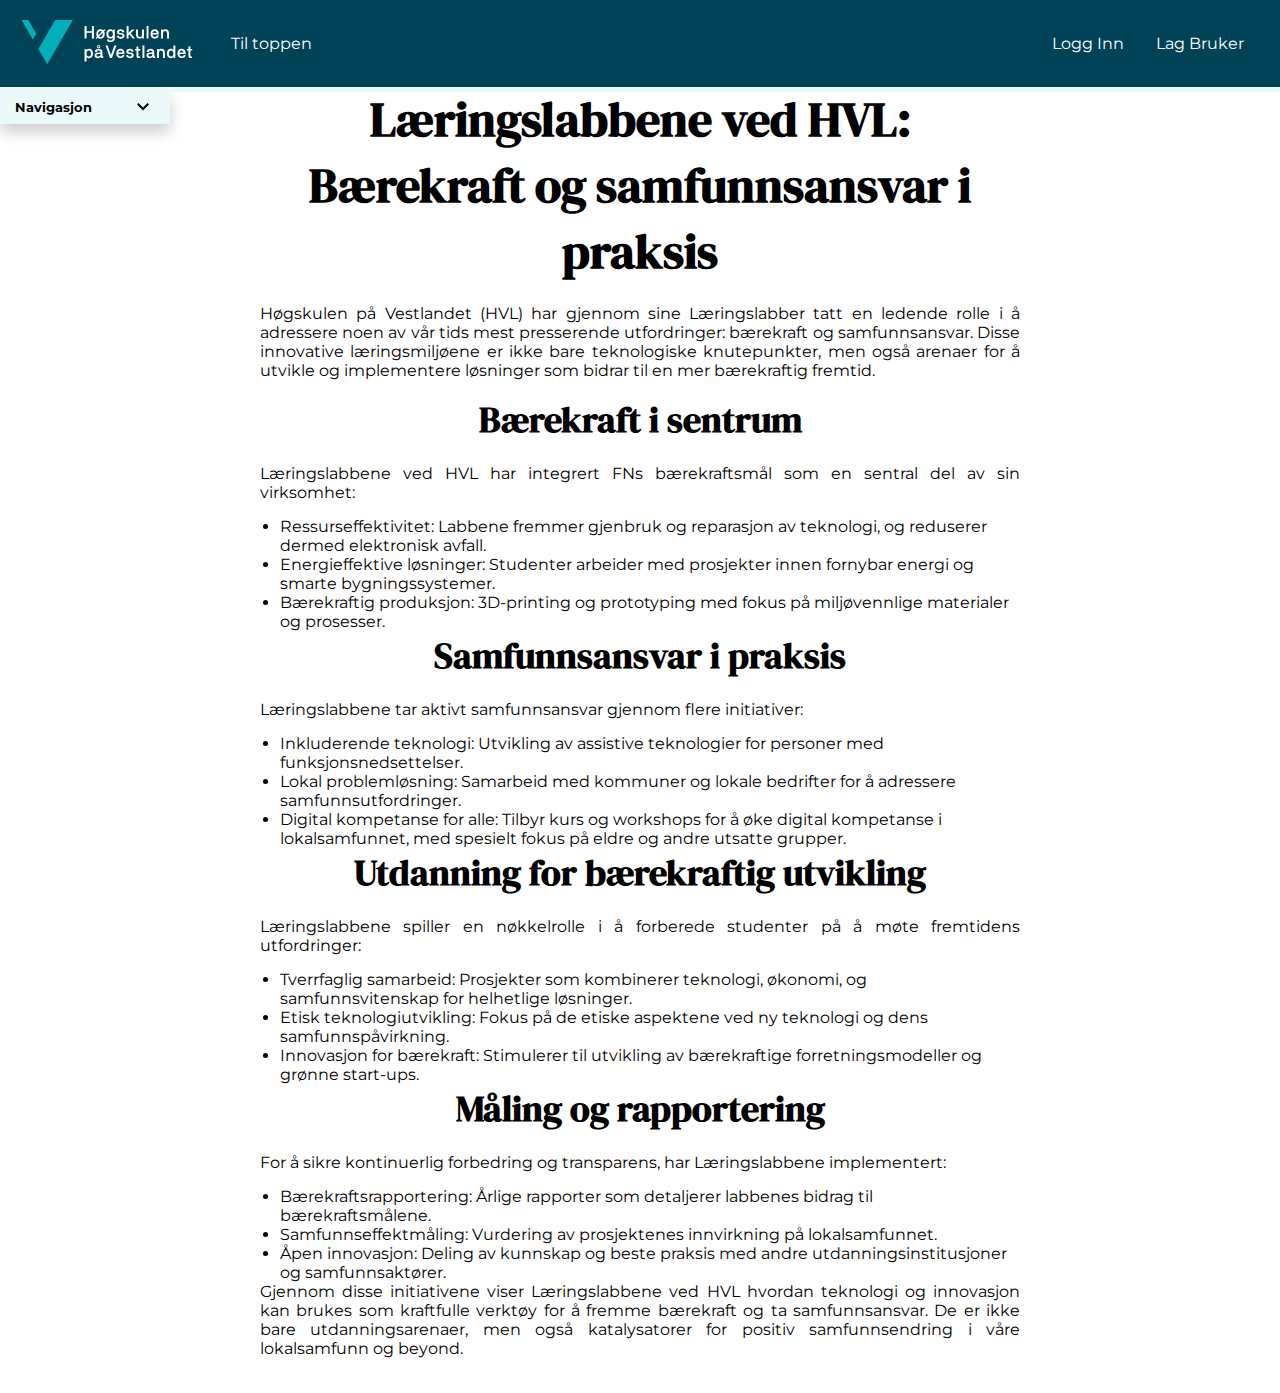
==== HTML/baerekraft_og_samfunnsansvar.html @ 8cbc113d "legg til knapper for logg inn og lag bruker, ikke funksjonelle enda" ====
<!DOCTYPE html>
<html lang="no">
    <head>
        <meta charset="utf-8">
        <link rel="stylesheet" href="../styles.css">
        <link rel="icon" type="image/x-icon" href="../media/favicon.ico">
        <title>Bærekraft og samfunnsansvar - HvL</title>
        <style>
            .content-body {
                max-width: 800px;
                margin: 0 auto;
                padding: 20px;
            }
            .content-body h1, .content-body h2 {
                text-align: center;
                margin-bottom: 20px;
            }
            .content-body p {
                text-align: justify;
                margin-bottom: 15px;
            }
            .content-body ul {
                padding-left: 20px;
            }
            .content-start {
                margin-top: 2em;
            }
        </style>
    </head>
    <body>
        <header>
            <img class="hvl-logo" src="../media/hvl_logo.svg" alt="HvL sin logo" onclick="window.location.href='../index.html'">
            <nav class="internal-nav">
                <ul>
                    <li><a href="#">Til toppen</a></li>
                </ul>
            </nav>

            <ul class="log-in-and-register">
                <li><a href="logg_inn.html">Logg Inn</a></li>
                <li><a href="lag_bruker.html">Lag Bruker</a></li>
            </ul>
        </header>
        <nav class="drop-down">
            <button class="drop-down-button"><strong>Navigasjon</strong><img src="../media/drop_down_button_black.svg" alt="drop-down button arrow"></button>
            <ul class="drop-down-content">
                <li><a href="../index.html">Hjem</a></li>
                <li><a href="om_laeringslabbene.html">Om læringslabbene</a></li>
                <li><a href="losninger_resultat_virkning.html">Løsninger, resultat og virkning</a></li>
                <li class="current-page"><strong>Bærekraft og samfunnsansvar</strong></li>
                <li><a href="kontakt.html">Kontakt og sammarbeid</a></li>
            </ul>
        </nav>
        <div class="content-body">
            <div class="content-start">
                <h1>Læringslabbene ved HVL: Bærekraft og samfunnsansvar i praksis</h1>
                
                <p>Høgskulen på Vestlandet (HVL) har gjennom sine Læringslabber tatt en ledende rolle i å adressere noen av vår tids mest presserende utfordringer: bærekraft og samfunnsansvar. Disse innovative læringsmiljøene er ikke bare teknologiske knutepunkter, men også arenaer for å utvikle og implementere løsninger som bidrar til en mer bærekraftig fremtid.</p>
                
                <h2>Bærekraft i sentrum</h2>
                
                <p>Læringslabbene ved HVL har integrert FNs bærekraftsmål som en sentral del av sin virksomhet:</p>
                
                <ul>
                    <li>Ressurseffektivitet: Labbene fremmer gjenbruk og reparasjon av teknologi, og reduserer dermed elektronisk avfall.</li>
                    <li>Energieffektive løsninger: Studenter arbeider med prosjekter innen fornybar energi og smarte bygningssystemer.</li>
                    <li>Bærekraftig produksjon: 3D-printing og prototyping med fokus på miljøvennlige materialer og prosesser.</li>
                </ul>
                
                <h2>Samfunnsansvar i praksis</h2>
                
                <p>Læringslabbene tar aktivt samfunnsansvar gjennom flere initiativer:</p>
                
                <ul>
                    <li>Inkluderende teknologi: Utvikling av assistive teknologier for personer med funksjonsnedsettelser.</li>
                    <li>Lokal problemløsning: Samarbeid med kommuner og lokale bedrifter for å adressere samfunnsutfordringer.</li>
                    <li>Digital kompetanse for alle: Tilbyr kurs og workshops for å øke digital kompetanse i lokalsamfunnet, med spesielt fokus på eldre og andre utsatte grupper.</li>
                </ul>
                
                <h2>Utdanning for bærekraftig utvikling</h2>
                
                <p>Læringslabbene spiller en nøkkelrolle i å forberede studenter på å møte fremtidens utfordringer:</p>
                
                <ul>
                    <li>Tverrfaglig samarbeid: Prosjekter som kombinerer teknologi, økonomi, og samfunnsvitenskap for helhetlige løsninger.</li>
                    <li>Etisk teknologiutvikling: Fokus på de etiske aspektene ved ny teknologi og dens samfunnspåvirkning.</li>
                    <li>Innovasjon for bærekraft: Stimulerer til utvikling av bærekraftige forretningsmodeller og grønne start-ups.</li>
                </ul>
                
                <h2>Måling og rapportering</h2>
                
                <p>For å sikre kontinuerlig forbedring og transparens, har Læringslabbene implementert:</p>
                
                <ul>
                    <li>Bærekraftsrapportering: Årlige rapporter som detaljerer labbenes bidrag til bærekraftsmålene.</li>
                    <li>Samfunnseffektmåling: Vurdering av prosjektenes innvirkning på lokalsamfunnet.</li>
                    <li>Åpen innovasjon: Deling av kunnskap og beste praksis med andre utdanningsinstitusjoner og samfunnsaktører.</li>
                </ul>
                
                <p>Gjennom disse initiativene viser Læringslabbene ved HVL hvordan teknologi og innovasjon kan brukes som kraftfulle verktøy for å fremme bærekraft og ta samfunnsansvar. De er ikke bare utdanningsarenaer, men også katalysatorer for positiv samfunnsendring i våre lokalsamfunn og beyond.</p>
            </div>
        </div>
        
        <script src="../script.js"></script>
    </body>
</html>
---- styles.css ----
@import url('https://fonts.googleapis.com/css2?family=DM+Serif+Display:ital@0;1&family=Montserrat:ital,wght@0,100..900;1,100..900&display=swap');

* {
    font-family: "Montserrat", sans-serif; /* Montserrat blir standard font for nettsiden utenom overskrifter. */
    box-sizing: border-box;
    margin: 0;
    padding: 0;
}

html {
    scroll-behavior: smooth;
}

h1, h2, .drop-down-box-header {
    font-family: "DM Serif Display", serif;
}

h1 {
    font-size: 48px;
}

h2 {
    font-size: 36px;
    scroll-margin-top: 100px;
}

header {
    position: fixed;
    width: 100%;
    display: flex;
    background-color: #004357;
    border-bottom: 5px solid #EBF9FA;
    z-index: 3;
    align-items: center;
}

table {
    text-align: center;
    border-collapse: collapse;
}

tr:nth-child(odd) {
    background-color: #EBF9FA;
}

td, th {
    padding: 10px;
    cursor: crosshair;
}

th {
    border-bottom: 2px solid #004357;
}

td strong {
    font-weight: 700 !important;
}

td:hover {
    font-weight: bold;
}

td:first-child, th:first-child {
    border-right: 2px solid #004357;
}

.internal-nav ul {
    display: flex;
    margin-left: auto;
    list-style-type: none;
    background-color: inherit;
}

.internal-nav li {
    float: left;
    list-style-type: none;
}

.internal-nav li a {
    display: block;
    color: white;
    text-align: center;
    padding: 16px;
    text-decoration: none;
}

.internal-nav li a:hover {
    background-color: #001F29;
}

.highlight {
    color: #EE6352;
}

.content-body {
    padding-top: 100px;
    padding-bottom: 50px;
    min-width: 400px;
    max-width: 800px;
    margin: auto;
}

.complimentary-text {
    font-size: 24px;
}

.drop-down {
    position: relative;
    display: inline-block;
}

.drop-down-content {
    position: absolute;
    top: 90px;
    left: 0;
    background-color: #EBF9FA;
    box-shadow: 0px 8px 16px rgba(0, 0, 0, 0.2);
    z-index: 1;
    width: 170px;
    opacity: 0;
    transform: translateY(-10px);
    list-style-type: none;
    padding: 0;
    margin: 0;
}

.drop-down-content.show {
    opacity: 1;
    transform: translateY(0);
}

.drop-down-content li {
    padding: 12px 16px;
    display: block;
}

.drop-down-content li a {
    text-decoration: none;
    color: #000;
}

.drop-down-content li:hover {
    text-decoration: underline;
    background-color: #CEF0F3;
}

.drop-down-content .current-page {
    text-decoration: none !important;
    background-color: #EBF9FA !important;
}

.drop-down:focus-within .drop-down-content {
    display: block;
}

.drop-down-button {
    border: none;
    position: relative;
    display: flex;
    align-items: center;
    justify-content: space-between;
    right: 0;
    top: 90px;
    width: 170px;
    text-align: right;
    outline: none;
    background-color: #EBF9FA;
    color: #000;
    padding: 5px 15px;
    box-shadow: 0px 8px 16px rgba(0, 0, 0, 0.2);
    z-index: 2;
}

.drop-down-button img {
    transition: transform 0.3s ease-out;
}

.drop-down-button.rotate {
    border-top: #004357 solid 1px;
    transform: none !important; /* This has to exist so I don't have to declare a .rotate state for every location button*/ 
}

.rotate {
    transform: rotate(180deg);
}

.drop-down-button.rotate img {
    transform: rotate(180deg);
}

.drop-down-button:hover {
    background-color: #CEF0F3;
    cursor: pointer;
}

.drop-down-box {
    position: relative;
    width: 650px;
    margin-bottom: 10px;
}

.drop-down-box-content {
    display: none;
    position: relative;
    background-color: #EBF9FA;
    box-shadow: 0px 8px 16px rgba(0, 0, 0, 0.2);
    z-index: 1;
    width: 100%;
    border-radius: 5px;
    padding: 10px;
}

#bergen-content.show, #haugesund-content.show, #sogndal-content.show, #foerde-content.show, #stord-content.show {
    display: block;
}

.drop-down-box-content li {
    padding: 12px 16px;
    list-style-type: none;
}

.drop-down-box-content img {
    max-width: 200px;
}

.drop-down-box-header {
    display: flex;
    cursor: pointer;
    justify-content: space-between;
    align-items: center;
    width: 100%;
    font-size: 28px;
    background-color: #004357;
    color: #FFF;
    border: none;
    border-radius: 5px;
    outline: none;
    padding: 10px 30px;
    margin-bottom: 10px;
}

.drop-down-box-header img {
    transition: transform 0.3s ease-out;
}

.hvl-logo {
    width: 175px;
    margin: 20px;
}

.hvl-logo:hover {
    cursor: pointer;
}

.log-in-and-register {
    display: flex;
    list-style-type: none;
    margin-left: auto;
    margin-right: 20px;
}

.log-in-and-register li {
    position: relative;
    text-decoration: none;
}

.log-in-and-register li a {
    display: block;
    color: white;
    text-align: center;
    padding: 16px;
    text-decoration: none;
}

.log-in-and-register li a:hover {
    background-color: #001F29;
}
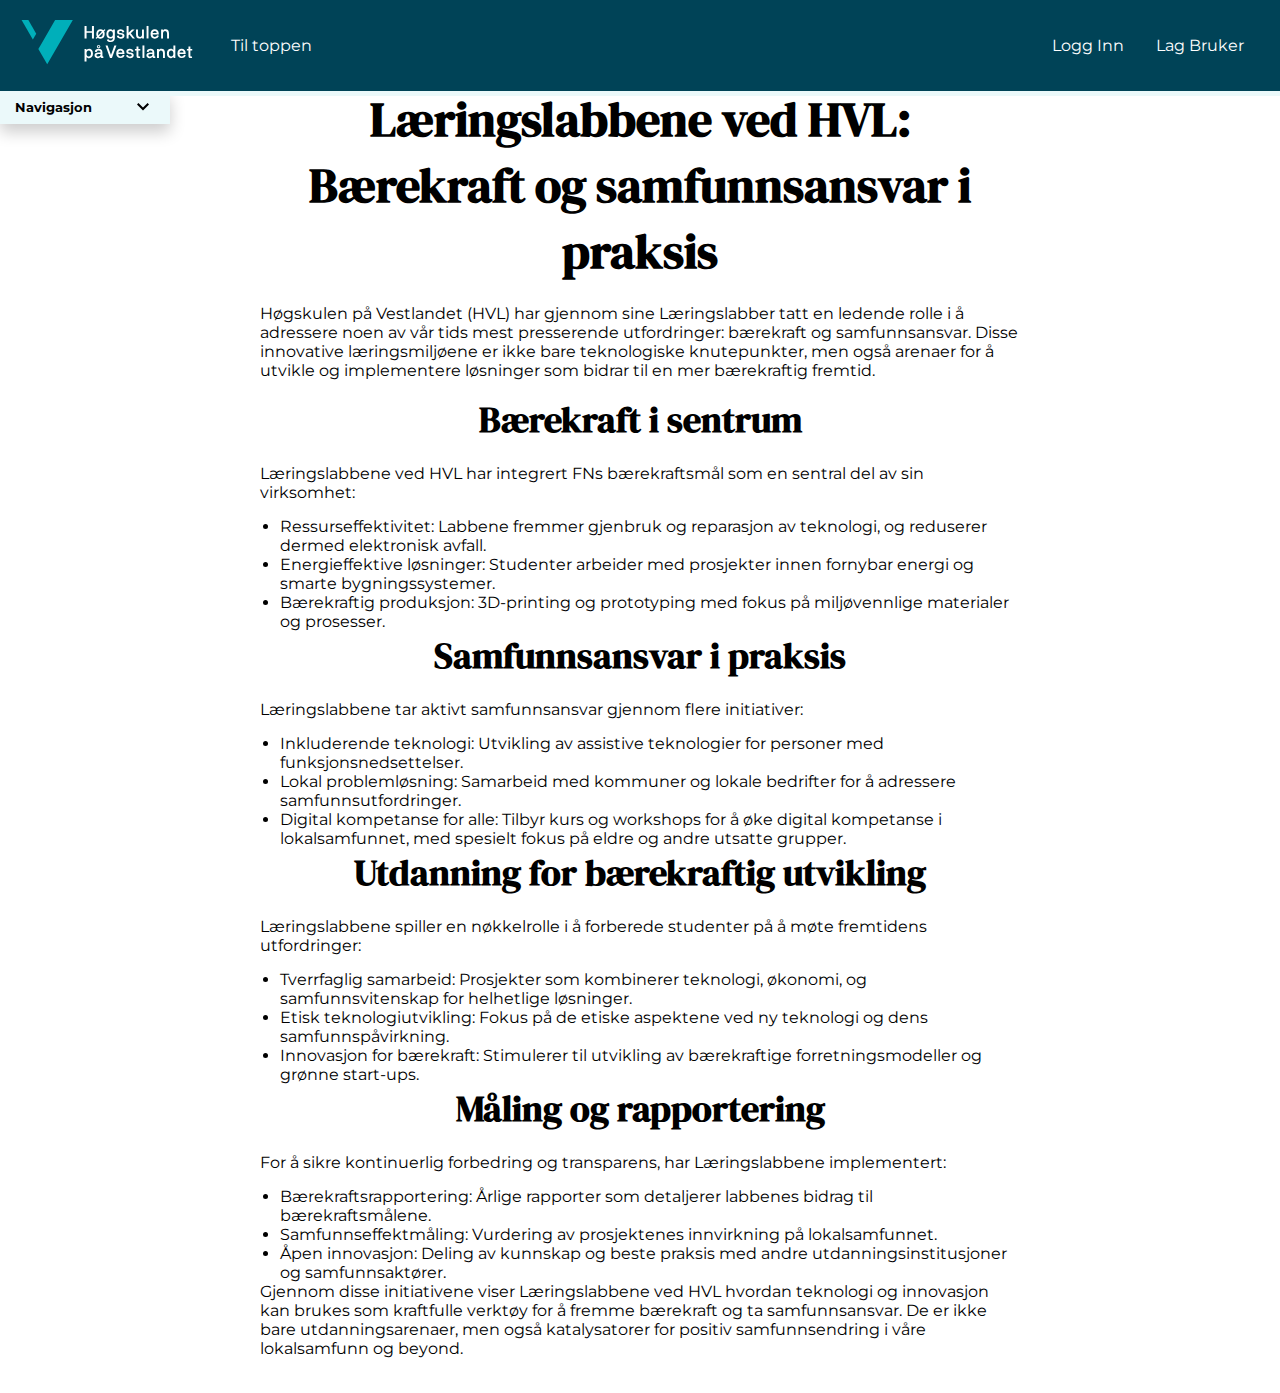
==== commit 0a4f4702: "WCAG fix" ====
--- a/HTML/baerekraft_og_samfunnsansvar.html
+++ b/HTML/baerekraft_og_samfunnsansvar.html
@@ -16,7 +16,6 @@
                 margin-bottom: 20px;
             }
             .content-body p {
-                text-align: justify;
                 margin-bottom: 15px;
             }
             .content-body ul {
@@ -29,7 +28,9 @@
     </head>
     <body>
         <header>
-            <img class="hvl-logo" src="../media/hvl_logo.svg" alt="HvL sin logo" onclick="window.location.href='../index.html'">
+            <a href="../index.html">
+                <img class="hvl-logo" src="../media/hvl_logo.svg" alt="HvL sin logo">
+            </a>
             <nav class="internal-nav">
                 <ul>
                     <li><a href="#">Til toppen</a></li>
--- a/styles.css
+++ b/styles.css
@@ -275,3 +275,14 @@
 .log-in-and-register li a:hover {
     background-color: #001F29;
 }
+
+.text-field {
+    margin: 20px 0;
+    display: flex;
+    justify-content: space-between;
+}
+
+.subtext {
+    font-size: 10px;
+    margin-bottom: 20px;
+}
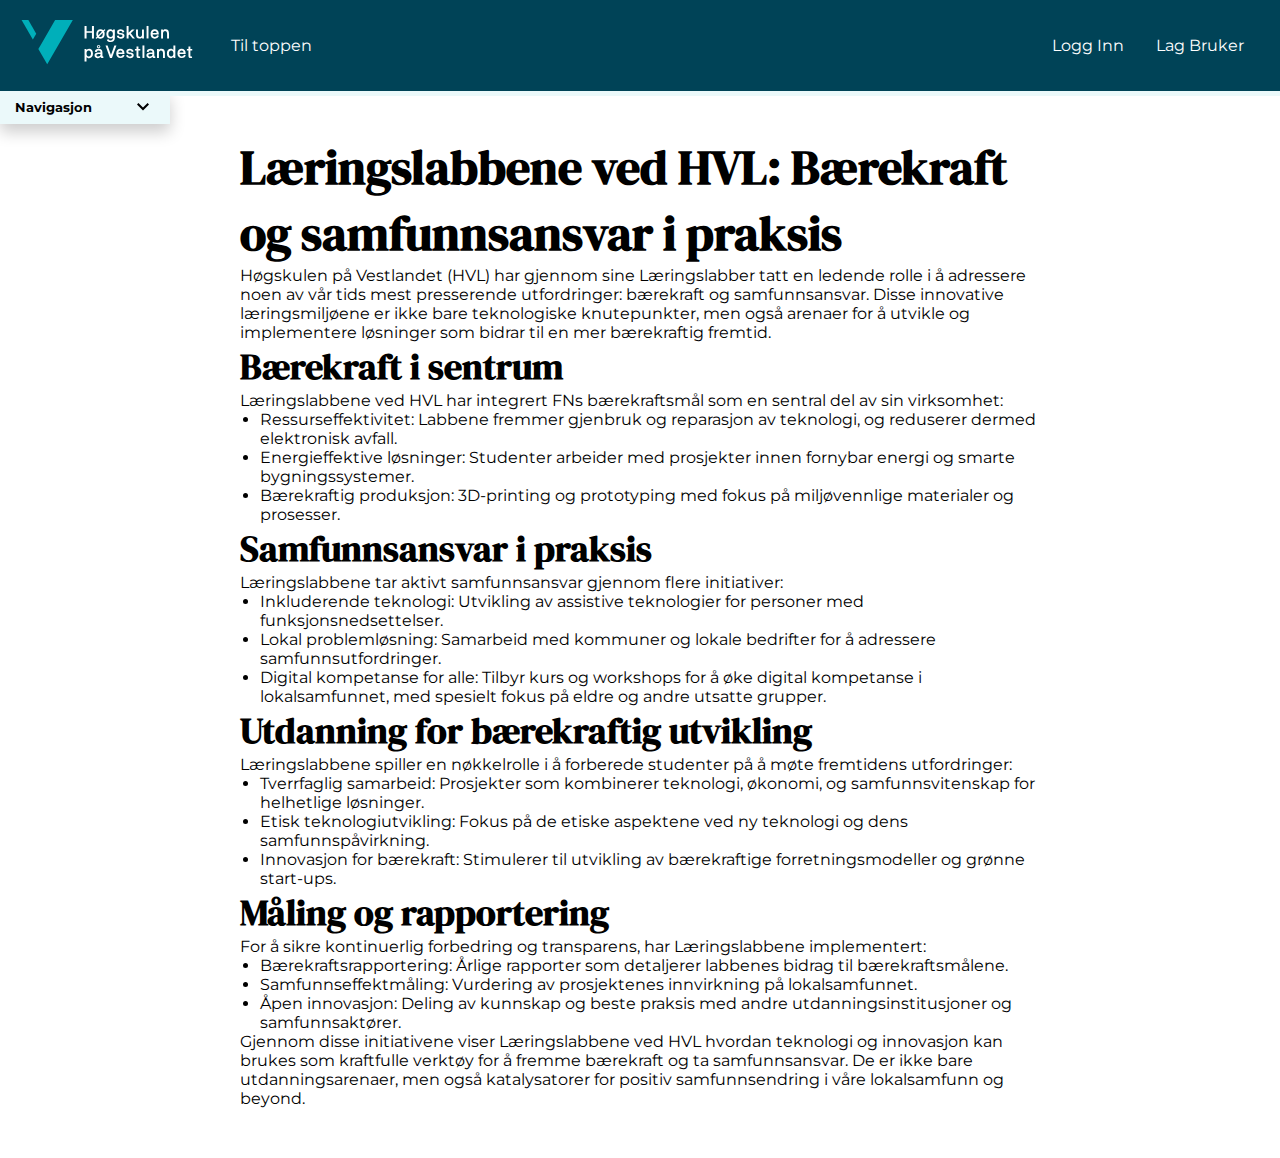
==== commit a9cd3e03: "fiks lenke i bærekraft og samfunnsansver og få den og løsninger, resultat og virkning til å ha lik s" ====
--- a/HTML/baerekraft_og_samfunnsansvar.html
+++ b/HTML/baerekraft_og_samfunnsansvar.html
@@ -5,26 +5,6 @@
         <link rel="stylesheet" href="../styles.css">
         <link rel="icon" type="image/x-icon" href="../media/favicon.ico">
         <title>Bærekraft og samfunnsansvar - HvL</title>
-        <style>
-            .content-body {
-                max-width: 800px;
-                margin: 0 auto;
-                padding: 20px;
-            }
-            .content-body h1, .content-body h2 {
-                text-align: center;
-                margin-bottom: 20px;
-            }
-            .content-body p {
-                margin-bottom: 15px;
-            }
-            .content-body ul {
-                padding-left: 20px;
-            }
-            .content-start {
-                margin-top: 2em;
-            }
-        </style>
     </head>
     <body>
         <header>
@@ -47,7 +27,7 @@
             <ul class="drop-down-content">
                 <li><a href="../index.html">Hjem</a></li>
                 <li><a href="om_laeringslabbene.html">Om læringslabbene</a></li>
-                <li><a href="losninger_resultat_virkning.html">Løsninger, resultat og virkning</a></li>
+                <li><a href="loesninger_resultat_og_virkning.html">Løsninger, resultat og virkning</a></li>
                 <li class="current-page"><strong>Bærekraft og samfunnsansvar</strong></li>
                 <li><a href="kontakt.html">Kontakt og sammarbeid</a></li>
             </ul>
--- a/styles.css
+++ b/styles.css
@@ -1,13 +1,17 @@
 @import url('https://fonts.googleapis.com/css2?family=DM+Serif+Display:ital@0;1&family=Montserrat:ital,wght@0,100..900;1,100..900&display=swap');
 
 * {
-    font-family: "Montserrat", sans-serif; /* Montserrat blir standard font for nettsiden utenom overskrifter. */
     box-sizing: border-box;
+}
+
+:where(*, *::before, *::after) {
     margin: 0;
     padding: 0;
 }
 
 html {
+    font-family: "Montserrat", sans-serif; /* Montserrat blir standard font for nettsiden utenom overskrifter. */
+    font-size: 16px;
     scroll-behavior: smooth;
 }
 
@@ -22,6 +26,10 @@
 h2 {
     font-size: 36px;
     scroll-margin-top: 100px;
+}
+
+button {
+    font-family: inherit;
 }
 
 header {
@@ -98,6 +106,10 @@
     min-width: 400px;
     max-width: 800px;
     margin: auto;
+}
+
+.content-body ul {
+    padding-left: 20px;
 }
 
 .complimentary-text {
@@ -280,9 +292,28 @@
     margin: 20px 0;
     display: flex;
     justify-content: space-between;
+    align-items: center;
+}
+
+.text-field input {
+    font-family: inherit;
+    padding: 0.75rem;
+    min-width: 200px;
+    width: 100%;
+    max-width: 500px;
+}
+
+.text-field label {
+    font-size: 18px;
 }
 
 .subtext {
-    font-size: 10px;
-    margin-bottom: 20px;
-}
+    margin: 1rem 0;
+    color: #666;
+}
+
+.logg-inn-or-register-button {
+    padding: 0.75rem 1.5rem;
+    cursor: pointer;
+    min-height: 44px;
+}
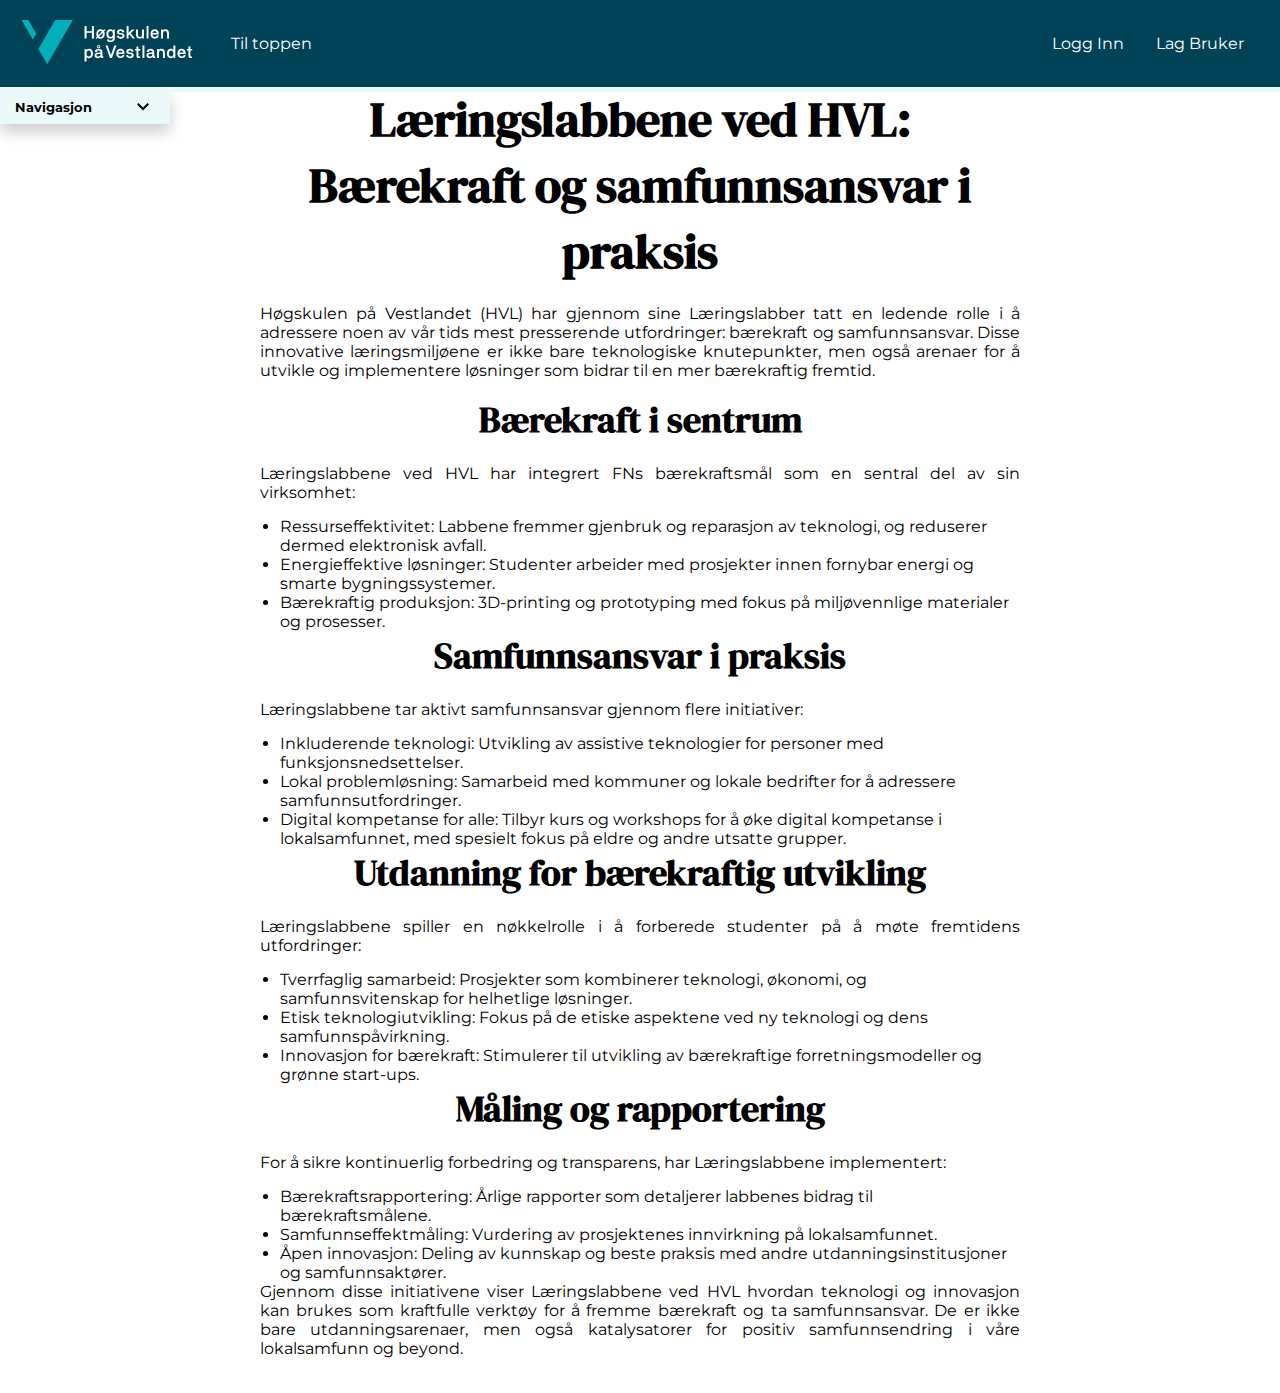
==== commit 80e715f3: "utlån" ====
--- a/HTML/baerekraft_og_samfunnsansvar.html
+++ b/HTML/baerekraft_og_samfunnsansvar.html
@@ -5,12 +5,31 @@
         <link rel="stylesheet" href="../styles.css">
         <link rel="icon" type="image/x-icon" href="../media/favicon.ico">
         <title>Bærekraft og samfunnsansvar - HvL</title>
+        <style>
+            .content-body {
+                max-width: 800px;
+                margin: 0 auto;
+                padding: 20px;
+            }
+            .content-body h1, .content-body h2 {
+                text-align: center;
+                margin-bottom: 20px;
+            }
+            .content-body p {
+                text-align: justify;
+                margin-bottom: 15px;
+            }
+            .content-body ul {
+                padding-left: 20px;
+            }
+            .content-start {
+                margin-top: 2em;
+            }
+        </style>
     </head>
     <body>
         <header>
-            <a href="../index.html">
-                <img class="hvl-logo" src="../media/hvl_logo.svg" alt="HvL sin logo">
-            </a>
+            <img class="hvl-logo" src="../media/hvl_logo.svg" alt="HvL sin logo" onclick="window.location.href='../index.html'">
             <nav class="internal-nav">
                 <ul>
                     <li><a href="#">Til toppen</a></li>
@@ -27,9 +46,12 @@
             <ul class="drop-down-content">
                 <li><a href="../index.html">Hjem</a></li>
                 <li><a href="om_laeringslabbene.html">Om læringslabbene</a></li>
-                <li><a href="loesninger_resultat_og_virkning.html">Løsninger, resultat og virkning</a></li>
+                <li><a href="losninger_resultat_virkning.html">Løsninger, resultat og virkning</a></li>
                 <li class="current-page"><strong>Bærekraft og samfunnsansvar</strong></li>
                 <li><a href="kontakt.html">Kontakt og sammarbeid</a></li>
+                <li><a href="utlån.html">Utlån</a></li> <!-- Korrigert linje -->
+
+
             </ul>
         </nav>
         <div class="content-body">
--- a/styles.css
+++ b/styles.css
@@ -30,6 +30,7 @@
 
 button {
     font-family: inherit;
+    cursor: pointer;
 }
 
 header {
@@ -202,7 +203,6 @@
 
 .drop-down-button:hover {
     background-color: #CEF0F3;
-    cursor: pointer;
 }
 
 .drop-down-box {
@@ -314,6 +314,30 @@
 
 .logg-inn-or-register-button {
     padding: 0.75rem 1.5rem;
-    cursor: pointer;
     min-height: 44px;
 }
+
+.graph-container {
+    margin: auto;
+    width: 80%;
+}
+
+#visitor-graph {
+    width: 100%;
+    height: auto;
+}
+
+.button-container {
+    display: flex;
+    justify-content: space-evenly;
+}
+
+.button-container button {
+    width: 100%;
+    height: 50px;
+}
+
+.button-container button.unclickable {
+    cursor: not-allowed;
+    background-color: #F5F5F5;
+}
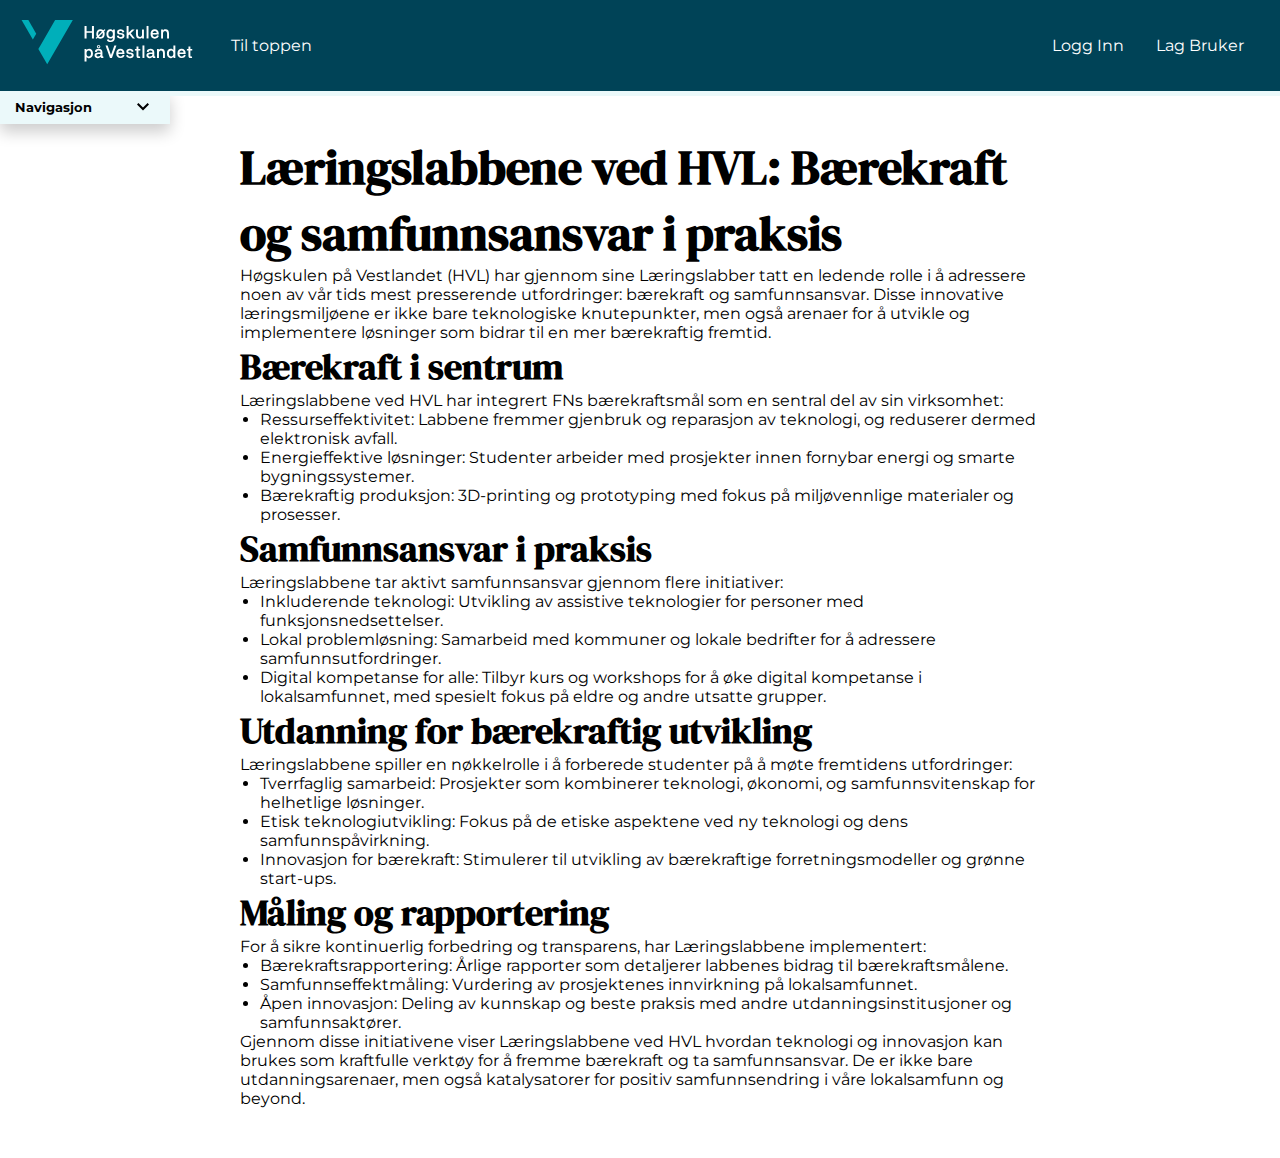
==== commit 9e830944: "Merge branch 'main' of https://github.com/DaniellaRoz/semesteroppgave-dat111" ====
--- a/HTML/baerekraft_og_samfunnsansvar.html
+++ b/HTML/baerekraft_og_samfunnsansvar.html
@@ -5,31 +5,12 @@
         <link rel="stylesheet" href="../styles.css">
         <link rel="icon" type="image/x-icon" href="../media/favicon.ico">
         <title>Bærekraft og samfunnsansvar - HvL</title>
-        <style>
-            .content-body {
-                max-width: 800px;
-                margin: 0 auto;
-                padding: 20px;
-            }
-            .content-body h1, .content-body h2 {
-                text-align: center;
-                margin-bottom: 20px;
-            }
-            .content-body p {
-                text-align: justify;
-                margin-bottom: 15px;
-            }
-            .content-body ul {
-                padding-left: 20px;
-            }
-            .content-start {
-                margin-top: 2em;
-            }
-        </style>
     </head>
     <body>
         <header>
-            <img class="hvl-logo" src="../media/hvl_logo.svg" alt="HvL sin logo" onclick="window.location.href='../index.html'">
+            <a href="../index.html">
+                <img class="hvl-logo" src="../media/hvl_logo.svg" alt="HvL sin logo">
+            </a>
             <nav class="internal-nav">
                 <ul>
                     <li><a href="#">Til toppen</a></li>
@@ -46,12 +27,9 @@
             <ul class="drop-down-content">
                 <li><a href="../index.html">Hjem</a></li>
                 <li><a href="om_laeringslabbene.html">Om læringslabbene</a></li>
-                <li><a href="losninger_resultat_virkning.html">Løsninger, resultat og virkning</a></li>
+                <li><a href="loesninger_resultat_og_virkning.html">Løsninger, resultat og virkning</a></li>
                 <li class="current-page"><strong>Bærekraft og samfunnsansvar</strong></li>
                 <li><a href="kontakt.html">Kontakt og sammarbeid</a></li>
-                <li><a href="utlån.html">Utlån</a></li> <!-- Korrigert linje -->
-
-
             </ul>
         </nav>
         <div class="content-body">
